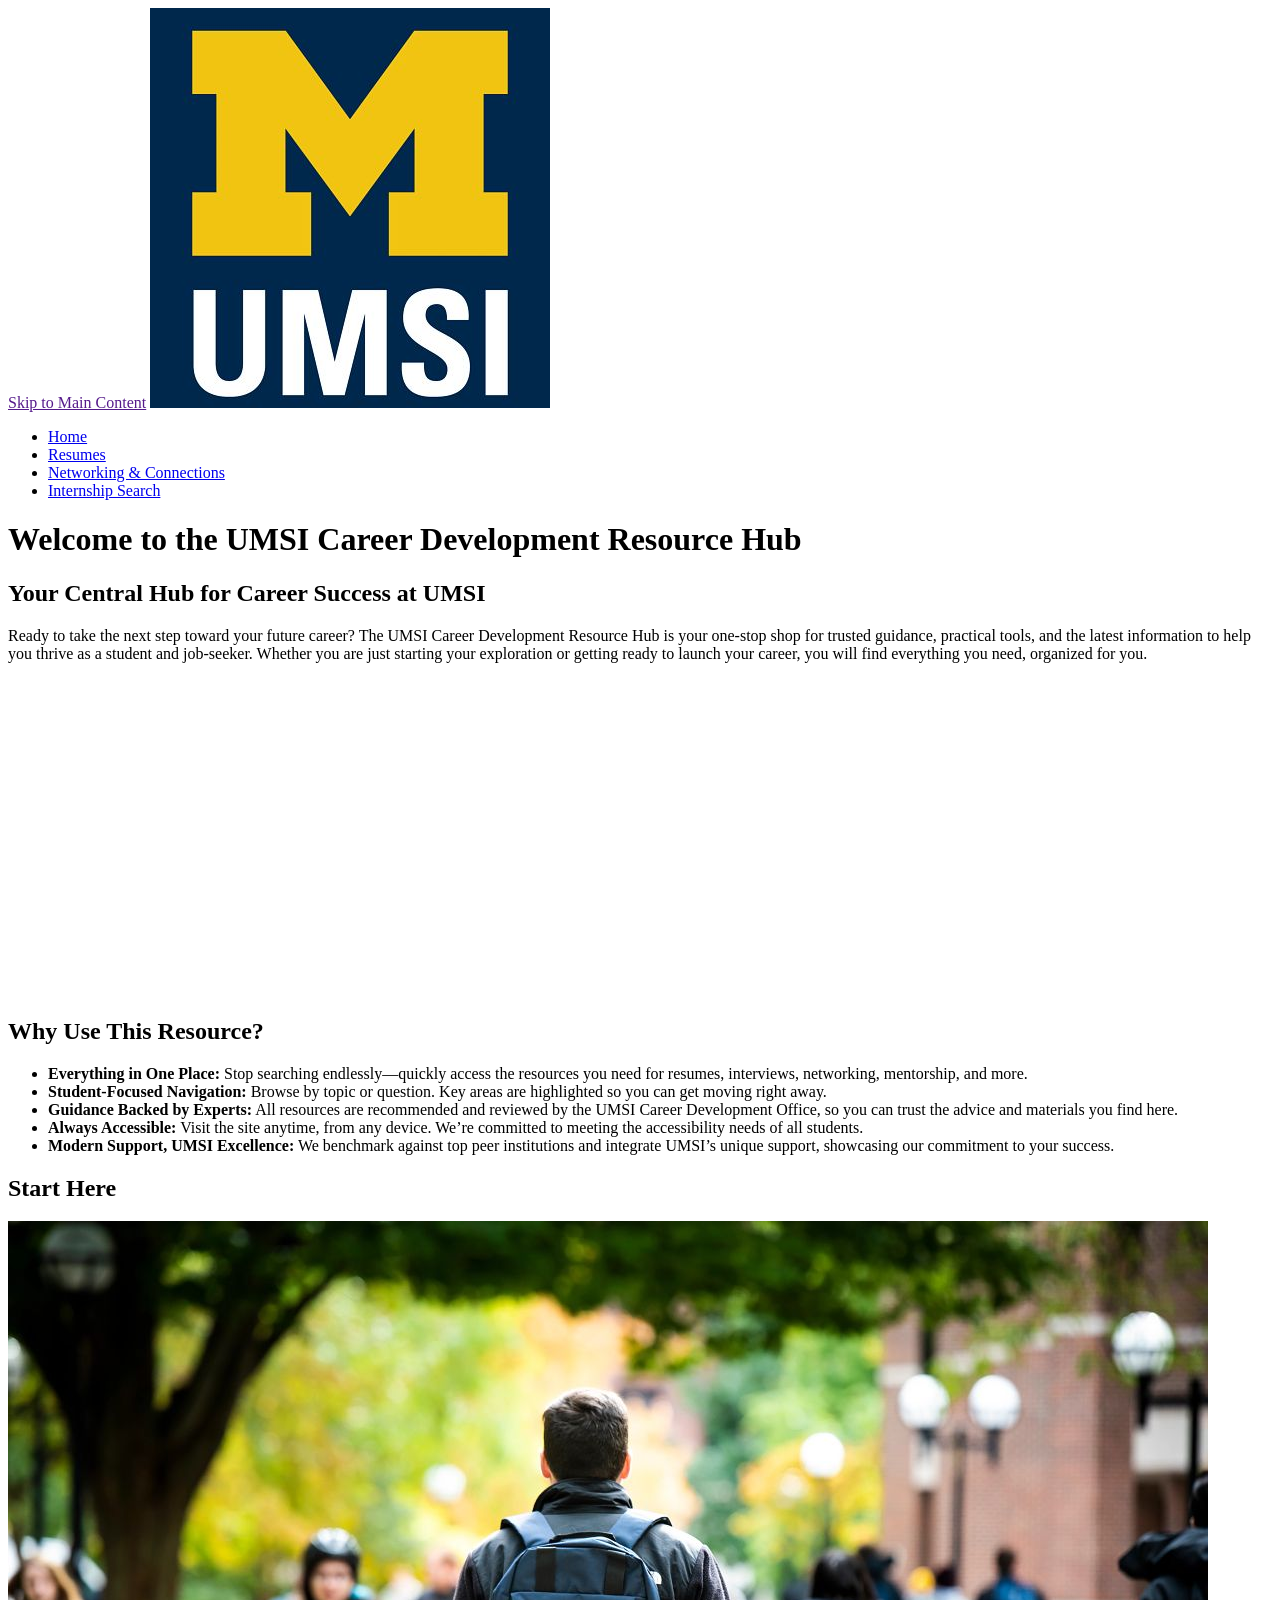
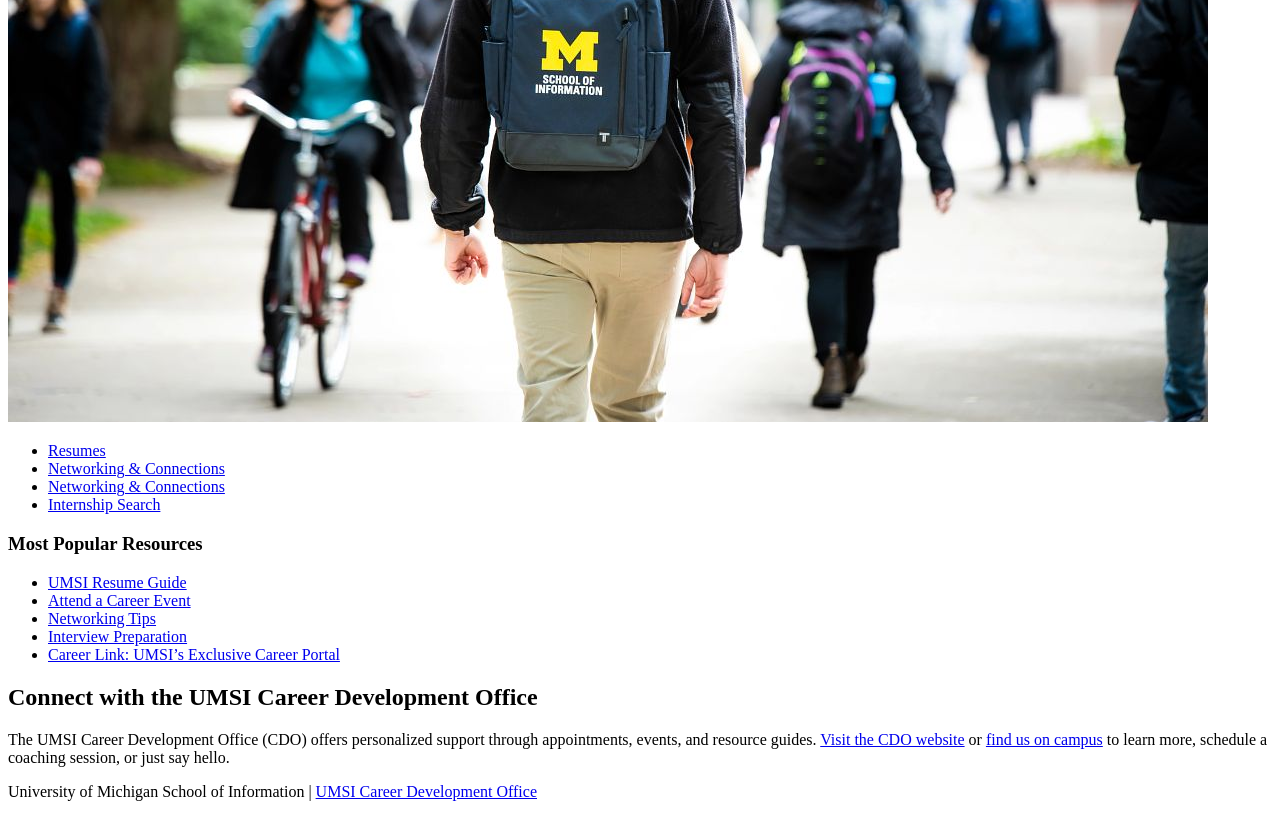
==== index.html @ 81003845 "Add link to other pages to index.html, 'Start Here' list" ====
<!DOCTYPE html>
<html lang="en">

  <head>
    <meta charset="UTF-8">
    <meta name="viewport" content="width=device-width, initial-scale=1.0">
    <title>MSI Career Development Resource Hub</title>
  </head>

  <body>

    <header>
      <a href>Skip to Main Content</a>
      <img src="images/UMSI_signature_vertical_informal_solidblue.jpg"
        alt="UMSI Logo">
      <nav>
        <ul>
          <li><a href="index.html">Home</a></li>
          <li><a href="resume.html">Resumes</a></li>
          <li><a href="networking.html">Networking & Connections</a></li>
          <li><a href="internship.html">Internship Search</a></li>
        </ul>
      </nav>
      <h1>Welcome to the UMSI Career Development Resource Hub</h1>

    </header>
    <main>
      <section>
        <h2>Your Central Hub for Career Success at UMSI</h2>
        <p>
          Ready to take the next step toward your future career? The UMSI Career
          Development Resource Hub is your one-stop
          shop for trusted guidance, practical tools, and the latest information
          to help you thrive as a student and
          job-seeker. Whether you are just starting your exploration or getting
          ready to launch your career, you will find
          everything you need, organized for you.
        </p>
        <iframe width="560" height="315"
          src="https://www.youtube.com/embed/GSjGeDYJ5Nk?si=qhxJPRTIT___x8hG"
          title="YouTube video player" frameborder="0"
          allow="accelerometer; autoplay; clipboard-write; encrypted-media; gyroscope; picture-in-picture; web-share"
          referrerpolicy="strict-origin-when-cross-origin"
          allowfullscreen></iframe>
      </section>

      <section>
        <h2>Why Use This Resource?</h2>

        <ul>
          <li><strong>Everything in One Place:</strong> Stop searching
            endlessly—quickly access the resources you need for
            resumes, interviews, networking, mentorship, and more.</li>
          <li><strong>Student-Focused Navigation:</strong> Browse by topic or
            question. Key areas are highlighted so you
            can get moving right away.</li>
          <li><strong>Guidance Backed by Experts:</strong> All resources are
            recommended and reviewed by the UMSI Career
            Development Office, so you can trust the advice and materials you
            find here.</li>
          <li><strong>Always Accessible:</strong> Visit the site anytime, from
            any device. We’re committed to meeting the
            accessibility needs of all students.</li>
          <li><strong>Modern Support, UMSI Excellence:</strong> We benchmark
            against top peer institutions and integrate
            UMSI’s unique support, showcasing our commitment to your
            success.</li>
        </ul>
      </section>
      <section>
        <h2>Start Here</h2>
        <div>
          <img src="images/UMSI_CampusFall_UMSIBackpack_02.jpg"
            alt="A student wears a UMSI backpack in fall on the drag.">
          <ul>
            <li><a href="resume.html">Resumes</a></li>
            <li><a href="networking.html">Networking & Connections</a></li>
            <li><a href="networking.html">Networking & Connections</a></li>
            <li><a href="internship.html">Internship Search</a></li>
          </ul>

        </div>
        <div>
          <h3>Most Popular Resources</h3>
          <ul>
            <li><a
                href="https://docs.google.com/document/d/1_1GfDJyVGIgE82MZjVhuWT_aB_2Hcj1NN62FUCXoR_o/edit?tab=t.0"
                target="_blank">UMSI Resume Guide</a></li>
            <li><a
                href="https://umich.instructure.com/courses/137916/pages/attend-an-event"
                target="_blank">Attend a
                Career Event</a></li>
            <li><a
                href="https://docs.google.com/document/d/18HMt79BU8ovGf9z7_P7No5tuwUS6qHNW5u0sgrepLtE/edit?tab=t.0"
                target="_blank">Networking Tips</a></li>
            <li><a
                href="https://docs.google.com/presentation/d/15n-XqsFEntdbkZz89K-ohf7Or1NnCt5CQNDG-6fh2a0/edit?usp=sharing"
                target="_blank">Interview Preparation</a></li>
            <li><a href="https://si-umich.12twenty.com/Login"
                target="_blank">Career Link: UMSI’s Exclusive Career
                Portal</a></li>
          </ul>
        </div>
      </section>
      <section>
        <h2>Connect with the UMSI Career Development Office</h2>
        <p>
          The UMSI Career Development Office (CDO) offers personalized support
          through appointments, events, and resource
          guides. <a href="https://umich.instructure.com/courses/137916"
            target="_blank">Visit the CDO website</a> or <a
            href="https://www.si.umich.edu/about-umsi/getting-umsi"
            target="_blank">find us on campus</a> to learn more,
          schedule a coaching session, or just say hello.
        </p>
      </section>

      <!-- Content taken & modified from UMGPT with the prompt, "Write me a webpage of intro content to help meet the following requirements - this is for the home page": and then pasted in the client objectives & project requirements"
        UMGPT. (2025). UMGPT ( GPT-4.1 August 25th version) [Large language model]. -->
    </main>
    <footer>
      <p>University of Michigan School of Information | <a
          href="https://umich.instructure.com/courses/137916">UMSI Career
          Development Office </a></p>
    </footer>
  </body>

</html>
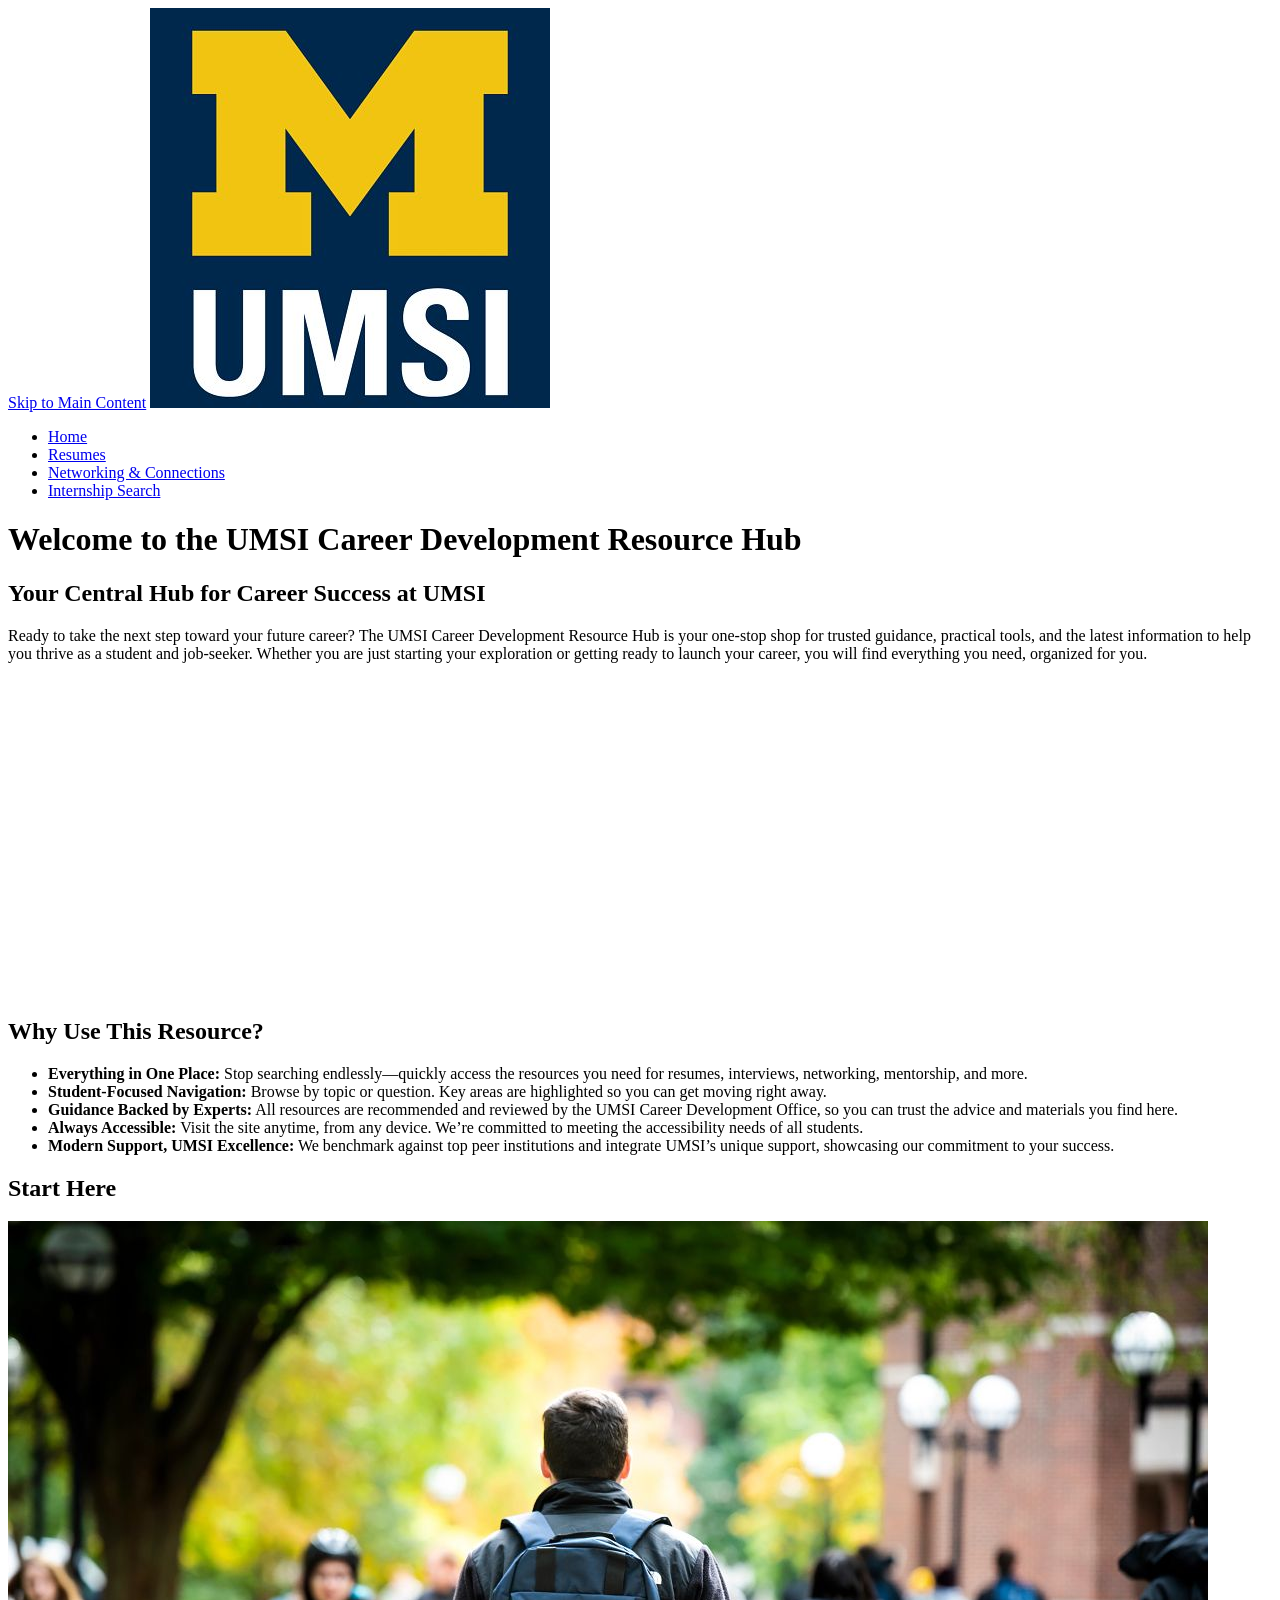
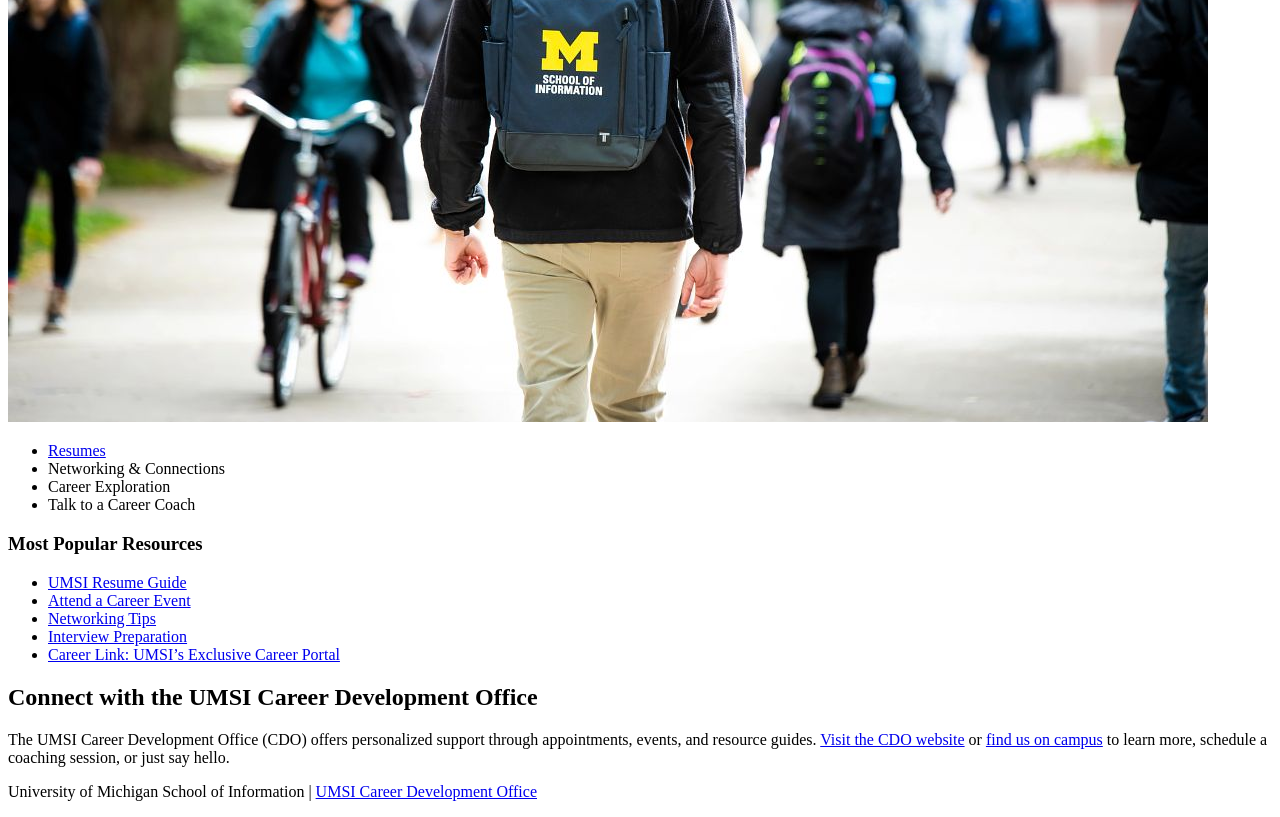
==== commit 6c2d1250: "Merge pull request #4 from thomas-XZ/accessibility Fix accessibility settings" ====
--- a/index.html
+++ b/index.html
@@ -10,7 +10,7 @@
   <body>
 
     <header>
-      <a href>Skip to Main Content</a>
+      <a href="#main-content">Skip to Main Content</a>
       <img src="images/UMSI_signature_vertical_informal_solidblue.jpg"
         alt="UMSI Logo">
       <nav>
@@ -24,7 +24,7 @@
       <h1>Welcome to the UMSI Career Development Resource Hub</h1>
 
     </header>
-    <main>
+    <main id="main-content">
       <section>
         <h2>Your Central Hub for Career Success at UMSI</h2>
         <p>
@@ -74,9 +74,9 @@
             alt="A student wears a UMSI backpack in fall on the drag.">
           <ul>
             <li><a href="resume.html">Resumes</a></li>
-            <li><a href="networking.html">Networking & Connections</a></li>
-            <li><a href="networking.html">Networking & Connections</a></li>
-            <li><a href="internship.html">Internship Search</a></li>
+            <li><a>Networking & Connections</a></li>
+            <li><a>Career Exploration</a></li>
+            <li><a>Talk to a Career Coach</a></li>
           </ul>
 
         </div>
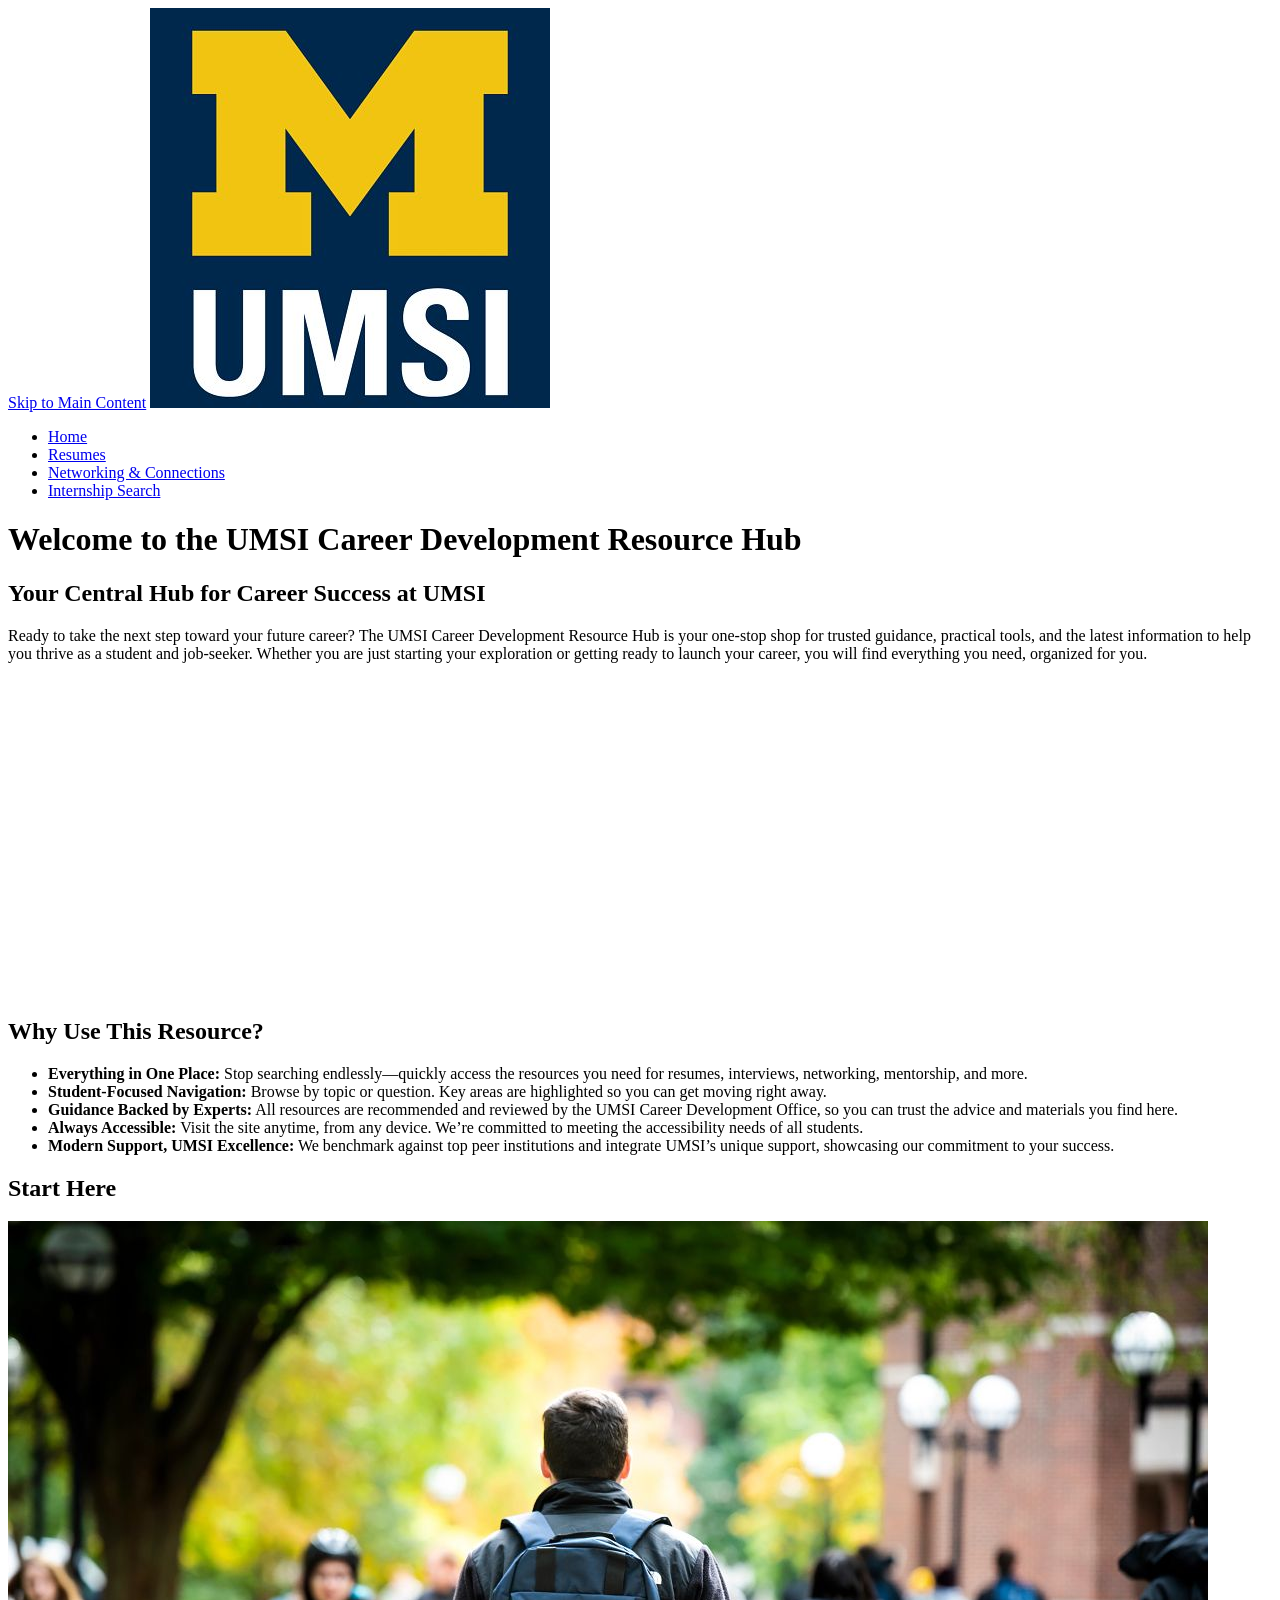
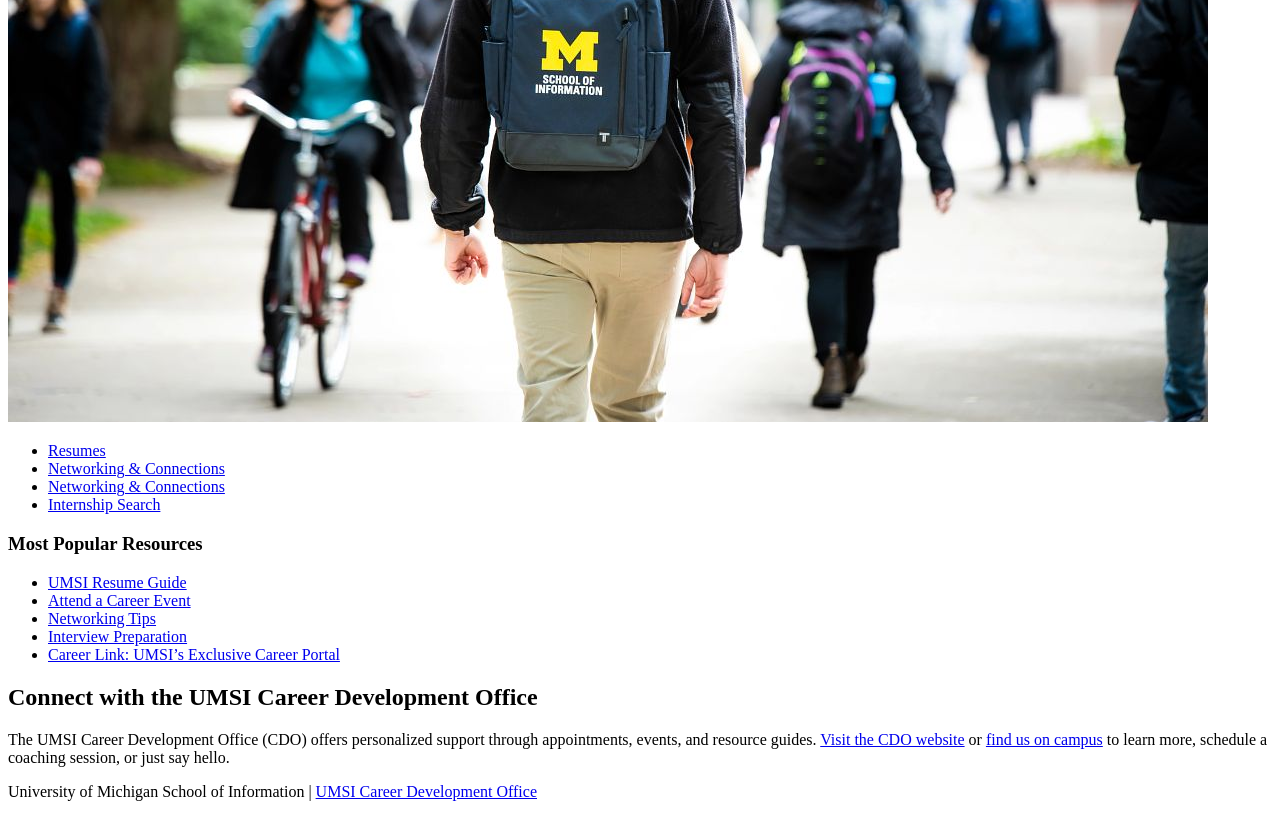
==== commit cc3234c2: "Merge pull request #5 from thomas-XZ/add_content Add link to other pages to index.html, 'Start Here'" ====
--- a/index.html
+++ b/index.html
@@ -74,9 +74,9 @@
             alt="A student wears a UMSI backpack in fall on the drag.">
           <ul>
             <li><a href="resume.html">Resumes</a></li>
-            <li><a>Networking & Connections</a></li>
-            <li><a>Career Exploration</a></li>
-            <li><a>Talk to a Career Coach</a></li>
+            <li><a href="networking.html">Networking & Connections</a></li>
+            <li><a href="networking.html">Networking & Connections</a></li>
+            <li><a href="internship.html">Internship Search</a></li>
           </ul>
 
         </div>
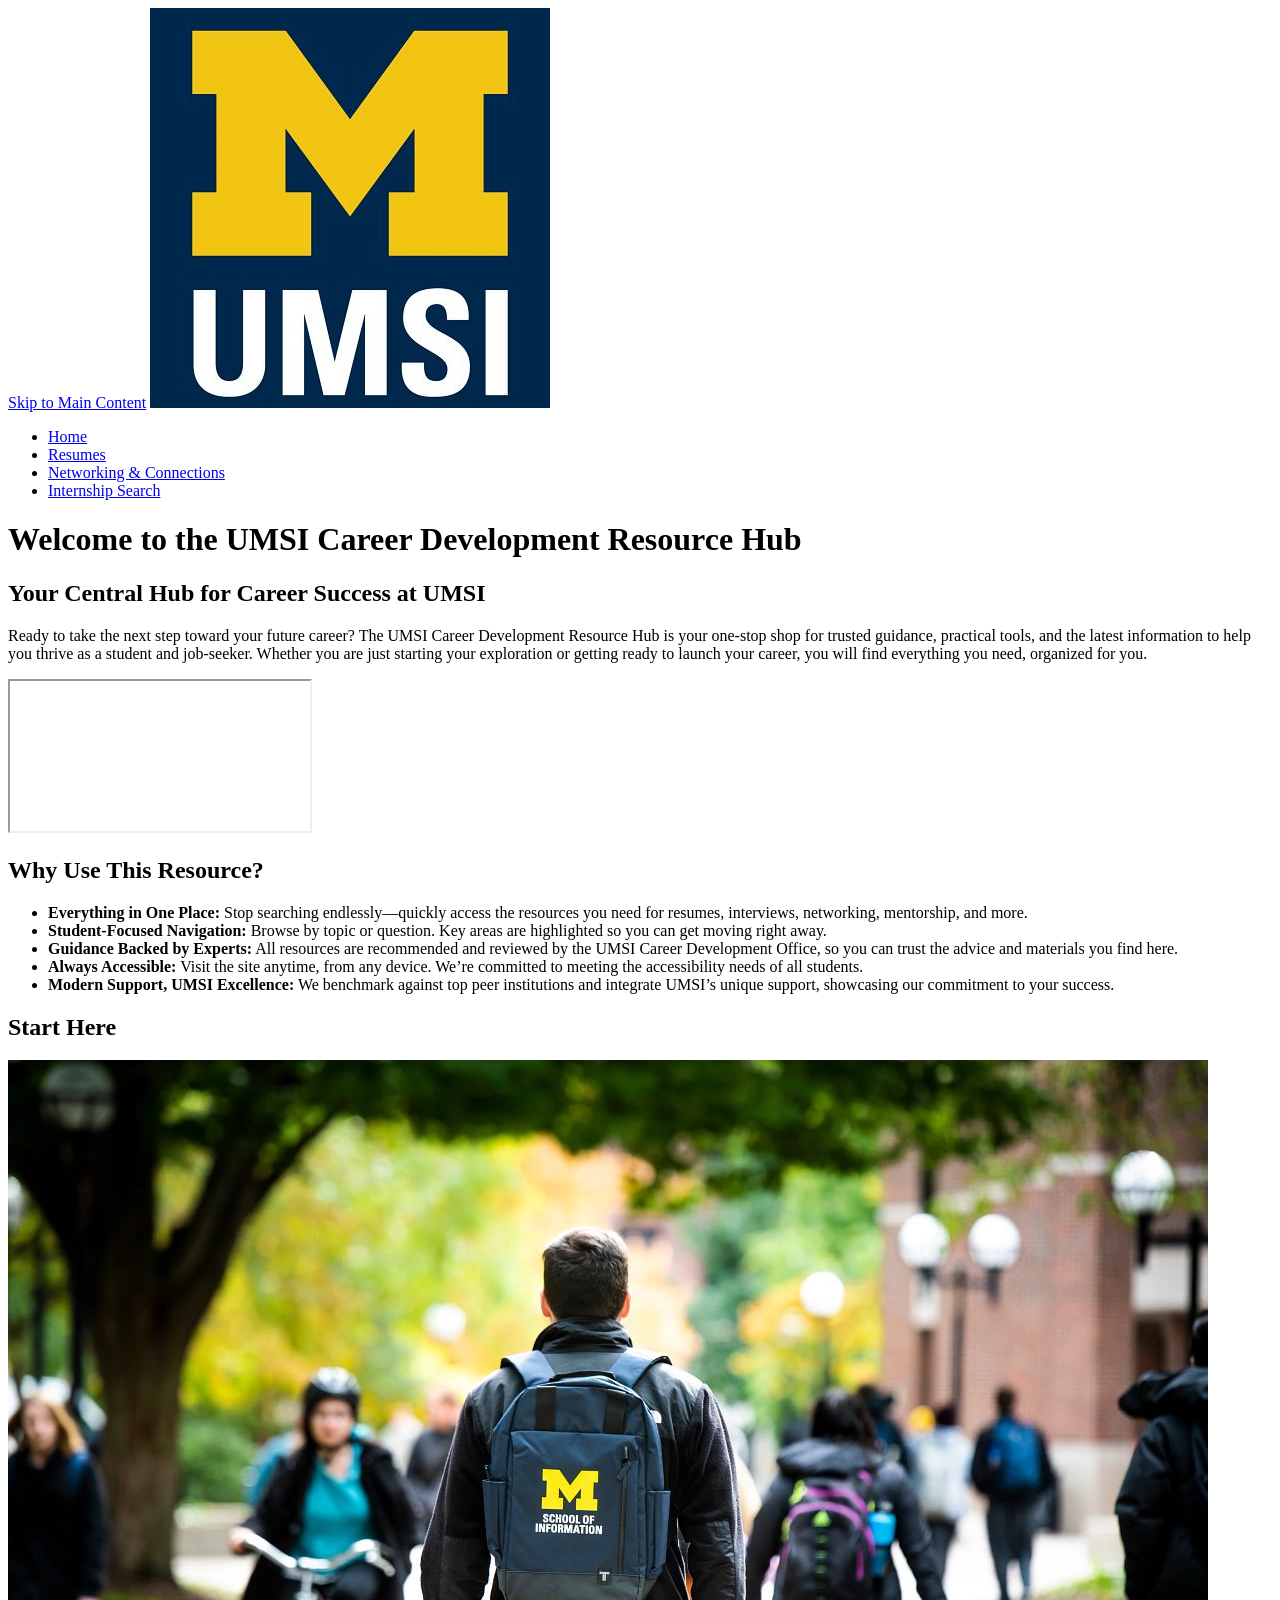
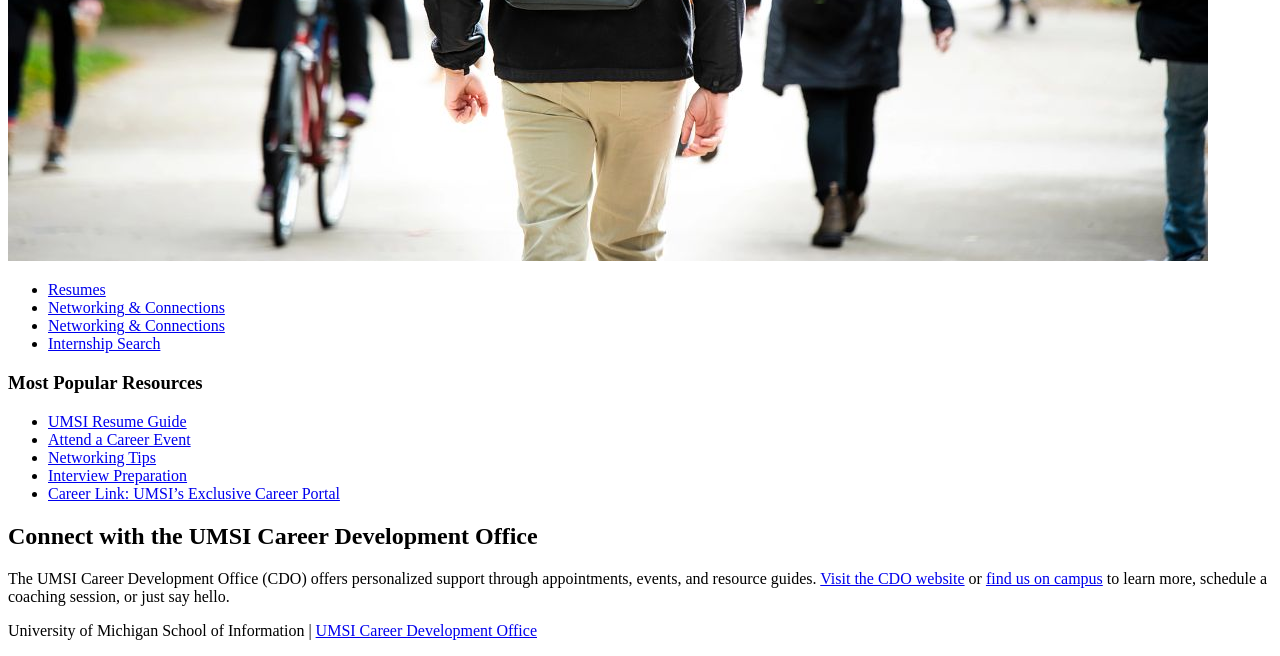
==== commit a33d278b: "Do not specify iframe appearance to leave the task to CSS" ====
--- a/index.html
+++ b/index.html
@@ -36,9 +36,9 @@
           ready to launch your career, you will find
           everything you need, organized for you.
         </p>
-        <iframe width="560" height="315"
+        <iframe
           src="https://www.youtube.com/embed/GSjGeDYJ5Nk?si=qhxJPRTIT___x8hG"
-          title="YouTube video player" frameborder="0"
+          title="YouTube video player"
           allow="accelerometer; autoplay; clipboard-write; encrypted-media; gyroscope; picture-in-picture; web-share"
           referrerpolicy="strict-origin-when-cross-origin"
           allowfullscreen></iframe>
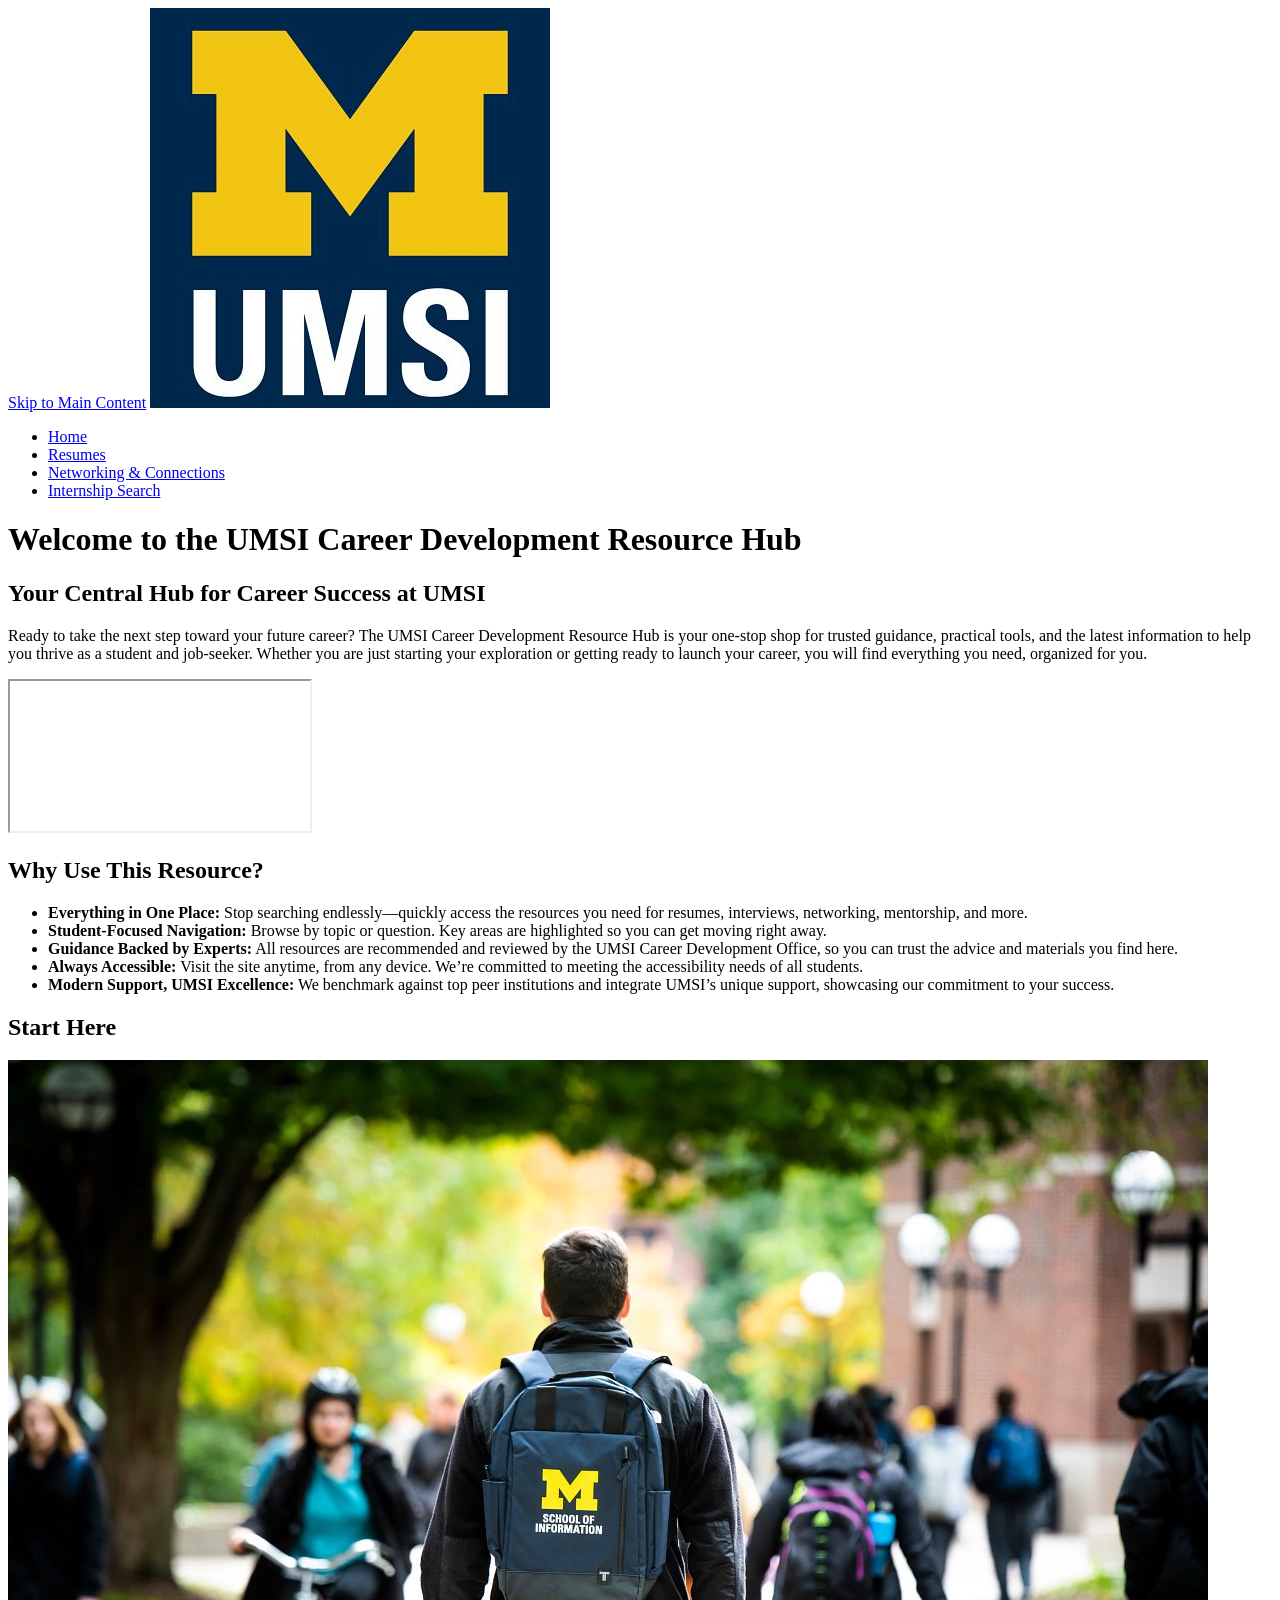
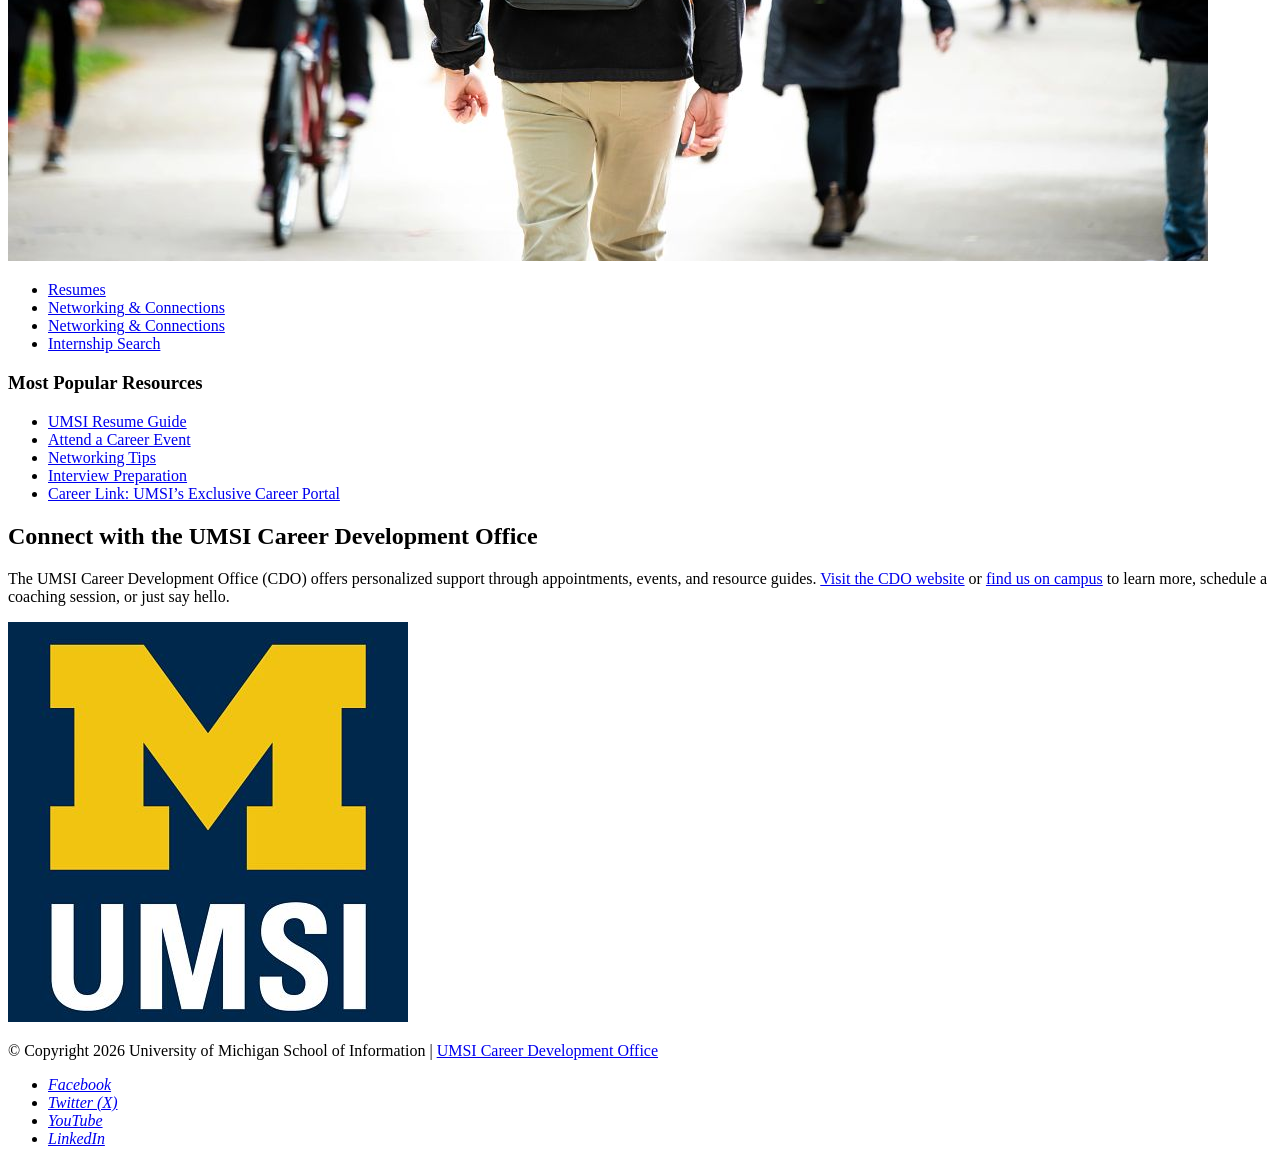
==== commit 5fd76c50: "Add footer contents: logo, copyright, link" ====
--- a/index.html
+++ b/index.html
@@ -119,9 +119,22 @@
         UMGPT. (2025). UMGPT ( GPT-4.1 August 25th version) [Large language model]. -->
     </main>
     <footer>
-      <p>University of Michigan School of Information | <a
+      <img src="images/UMSI_signature_vertical_informal_solidblue.jpg"
+        alt="UMSI logo">
+      <p>
+        © Copyright 2026 University of Michigan School of Information | <a
           href="https://umich.instructure.com/courses/137916">UMSI Career
           Development Office </a></p>
+      <nav>
+        <ul>
+          <li><a href="https://www.facebook.com/uomsi/"><i>Facebook</i></a></li>
+          <li><a href="https://x.com/umsi"><i>Twitter (X)</i></a></li>
+          <li><a
+              href="https://www.youtube.com/user/schoolofinformation"><i>YouTube</i></a></li>
+          <li><a
+              href="https://www.linkedin.com/school/university-of-michigan---school-of-information/"><i>LinkedIn</i></a></li>
+        </ul>
+      </nav>
     </footer>
   </body>
 
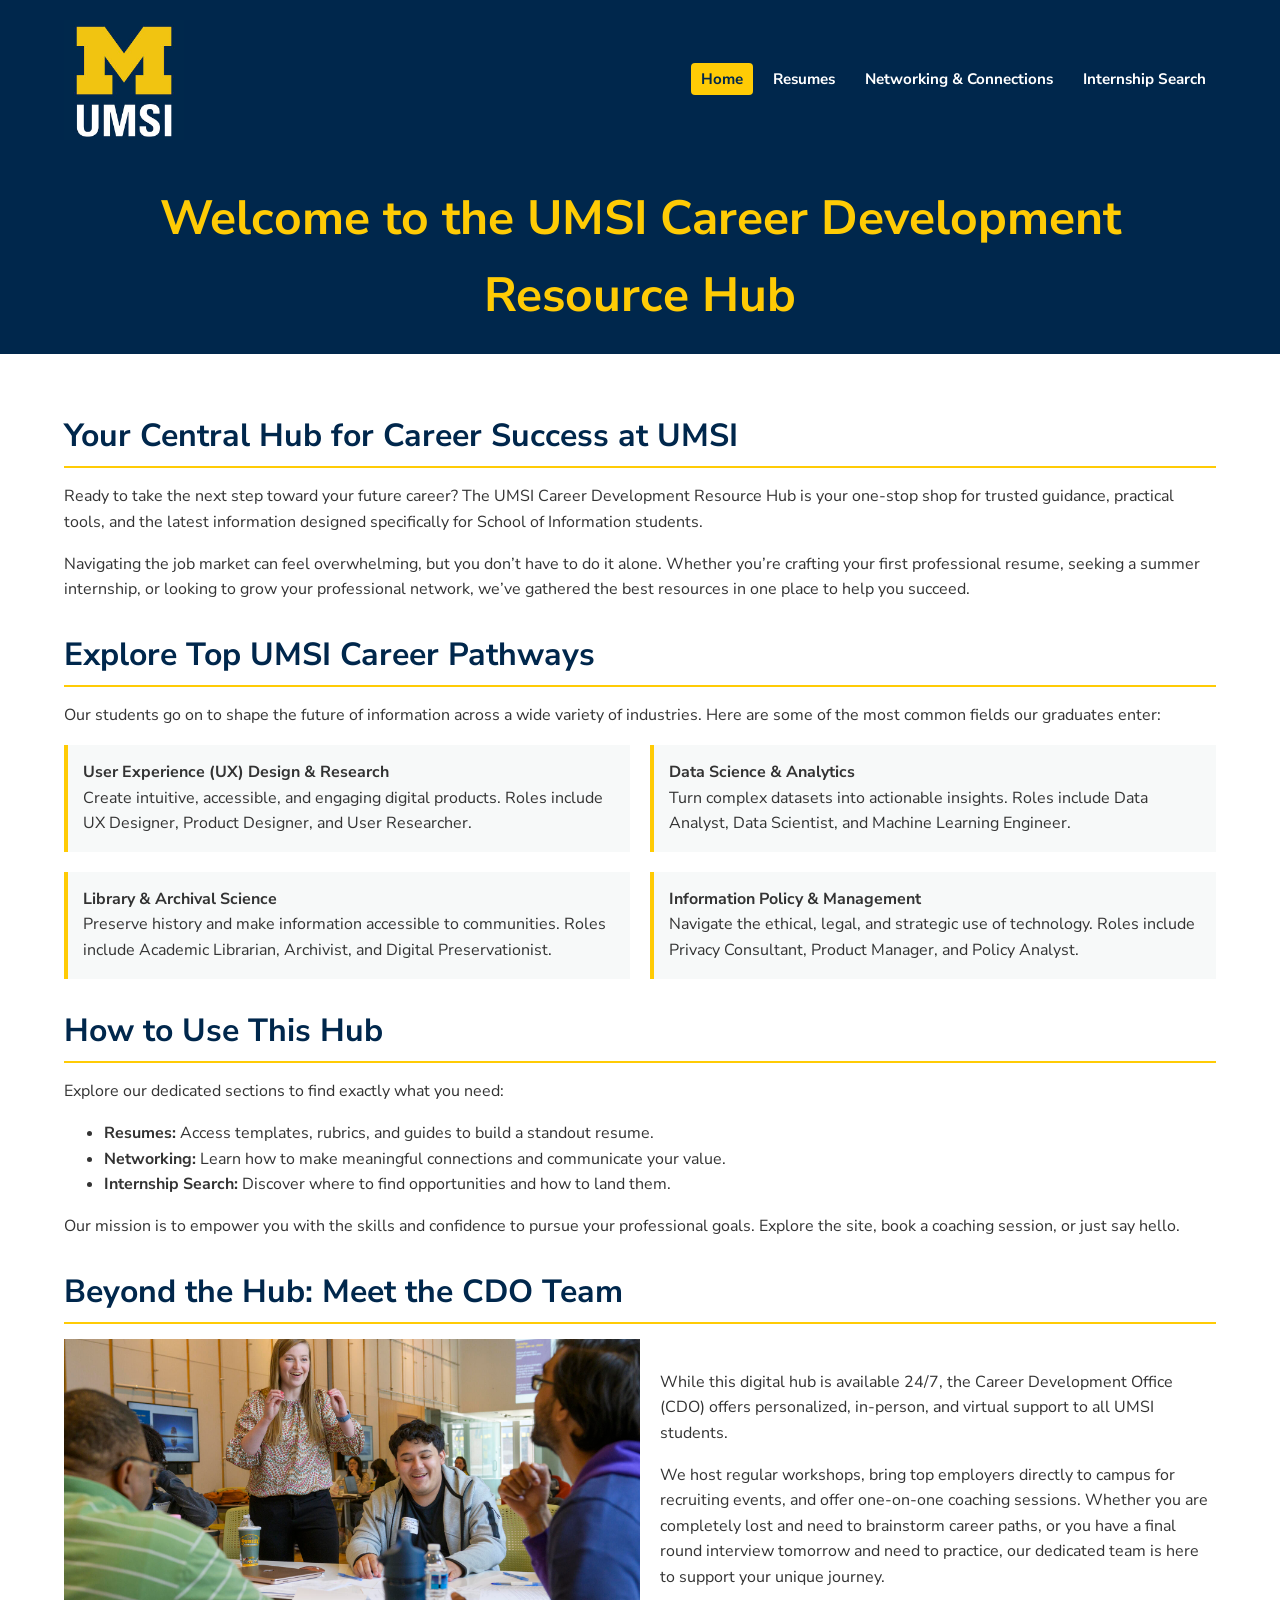
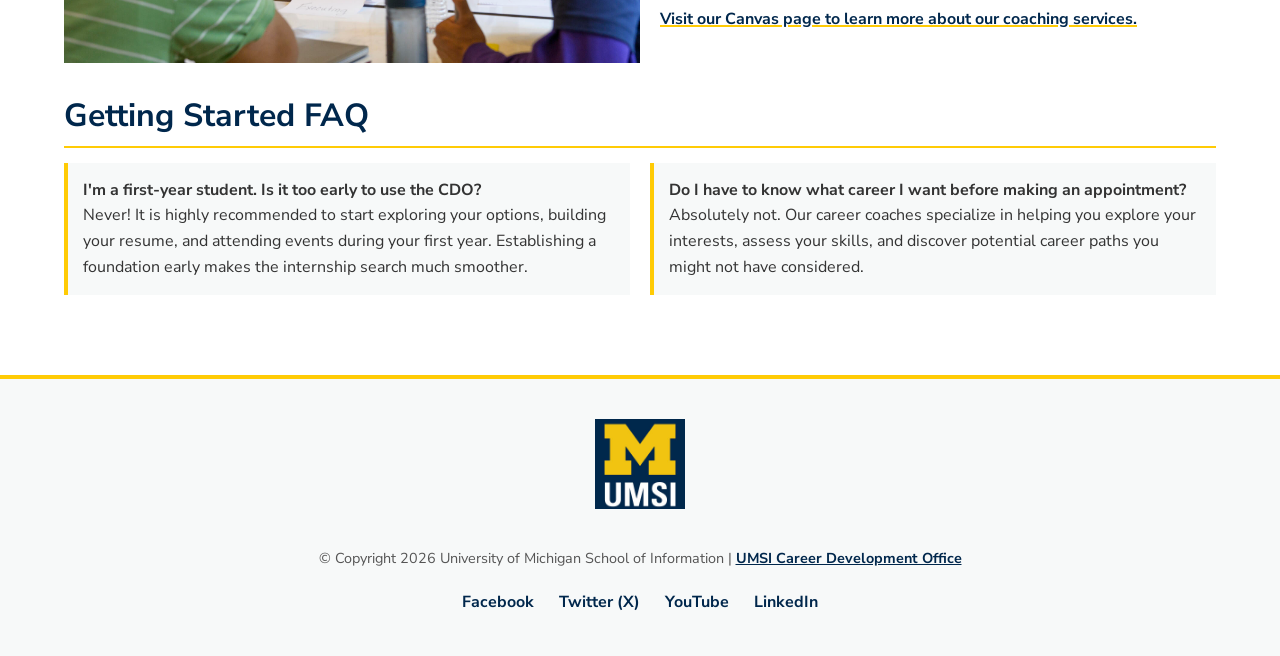
==== commit e34edb76: "Add files" ====
--- a/index.html
+++ b/index.html
@@ -1,141 +1,184 @@
-<!DOCTYPE html>
-<html lang="en">
-
-  <head>
-    <meta charset="UTF-8">
-    <meta name="viewport" content="width=device-width, initial-scale=1.0">
-    <title>MSI Career Development Resource Hub</title>
-  </head>
-
-  <body>
-
-    <header>
-      <a href="#main-content">Skip to Main Content</a>
-      <img src="images/UMSI_signature_vertical_informal_solidblue.jpg"
-        alt="UMSI Logo">
-      <nav>
-        <ul>
-          <li><a href="index.html">Home</a></li>
-          <li><a href="resume.html">Resumes</a></li>
-          <li><a href="networking.html">Networking & Connections</a></li>
-          <li><a href="internship.html">Internship Search</a></li>
-        </ul>
-      </nav>
-      <h1>Welcome to the UMSI Career Development Resource Hub</h1>
-
-    </header>
-    <main id="main-content">
-      <section>
-        <h2>Your Central Hub for Career Success at UMSI</h2>
-        <p>
-          Ready to take the next step toward your future career? The UMSI Career
-          Development Resource Hub is your one-stop
-          shop for trusted guidance, practical tools, and the latest information
-          to help you thrive as a student and
-          job-seeker. Whether you are just starting your exploration or getting
-          ready to launch your career, you will find
-          everything you need, organized for you.
-        </p>
-        <iframe
-          src="https://www.youtube.com/embed/GSjGeDYJ5Nk?si=qhxJPRTIT___x8hG"
-          title="YouTube video player"
-          allow="accelerometer; autoplay; clipboard-write; encrypted-media; gyroscope; picture-in-picture; web-share"
-          referrerpolicy="strict-origin-when-cross-origin"
-          allowfullscreen></iframe>
-      </section>
-
-      <section>
-        <h2>Why Use This Resource?</h2>
-
-        <ul>
-          <li><strong>Everything in One Place:</strong> Stop searching
-            endlessly—quickly access the resources you need for
-            resumes, interviews, networking, mentorship, and more.</li>
-          <li><strong>Student-Focused Navigation:</strong> Browse by topic or
-            question. Key areas are highlighted so you
-            can get moving right away.</li>
-          <li><strong>Guidance Backed by Experts:</strong> All resources are
-            recommended and reviewed by the UMSI Career
-            Development Office, so you can trust the advice and materials you
-            find here.</li>
-          <li><strong>Always Accessible:</strong> Visit the site anytime, from
-            any device. We’re committed to meeting the
-            accessibility needs of all students.</li>
-          <li><strong>Modern Support, UMSI Excellence:</strong> We benchmark
-            against top peer institutions and integrate
-            UMSI’s unique support, showcasing our commitment to your
-            success.</li>
-        </ul>
-      </section>
-      <section>
-        <h2>Start Here</h2>
-        <div>
-          <img src="images/UMSI_CampusFall_UMSIBackpack_02.jpg"
-            alt="A student wears a UMSI backpack in fall on the drag.">
-          <ul>
-            <li><a href="resume.html">Resumes</a></li>
-            <li><a href="networking.html">Networking & Connections</a></li>
-            <li><a href="networking.html">Networking & Connections</a></li>
-            <li><a href="internship.html">Internship Search</a></li>
-          </ul>
-
-        </div>
-        <div>
-          <h3>Most Popular Resources</h3>
-          <ul>
-            <li><a
-                href="https://docs.google.com/document/d/1_1GfDJyVGIgE82MZjVhuWT_aB_2Hcj1NN62FUCXoR_o/edit?tab=t.0"
-                target="_blank">UMSI Resume Guide</a></li>
-            <li><a
-                href="https://umich.instructure.com/courses/137916/pages/attend-an-event"
-                target="_blank">Attend a
-                Career Event</a></li>
-            <li><a
-                href="https://docs.google.com/document/d/18HMt79BU8ovGf9z7_P7No5tuwUS6qHNW5u0sgrepLtE/edit?tab=t.0"
-                target="_blank">Networking Tips</a></li>
-            <li><a
-                href="https://docs.google.com/presentation/d/15n-XqsFEntdbkZz89K-ohf7Or1NnCt5CQNDG-6fh2a0/edit?usp=sharing"
-                target="_blank">Interview Preparation</a></li>
-            <li><a href="https://si-umich.12twenty.com/Login"
-                target="_blank">Career Link: UMSI’s Exclusive Career
-                Portal</a></li>
-          </ul>
-        </div>
-      </section>
-      <section>
-        <h2>Connect with the UMSI Career Development Office</h2>
-        <p>
-          The UMSI Career Development Office (CDO) offers personalized support
-          through appointments, events, and resource
-          guides. <a href="https://umich.instructure.com/courses/137916"
-            target="_blank">Visit the CDO website</a> or <a
-            href="https://www.si.umich.edu/about-umsi/getting-umsi"
-            target="_blank">find us on campus</a> to learn more,
-          schedule a coaching session, or just say hello.
-        </p>
-      </section>
-
-      <!-- Content taken & modified from UMGPT with the prompt, "Write me a webpage of intro content to help meet the following requirements - this is for the home page": and then pasted in the client objectives & project requirements"
-        UMGPT. (2025). UMGPT ( GPT-4.1 August 25th version) [Large language model]. -->
-    </main>
-    <footer>
-      <img src="images/UMSI_signature_vertical_informal_solidblue.jpg"
-        alt="UMSI logo">
-      <p>
-        © Copyright 2026 University of Michigan School of Information | <a
-          href="https://umich.instructure.com/courses/137916">UMSI Career
-          Development Office </a></p>
-      <nav>
-        <ul>
-          <li><a href="https://www.facebook.com/uomsi/"><i>Facebook</i></a></li>
-          <li><a href="https://x.com/umsi"><i>Twitter (X)</i></a></li>
-          <li><a
-              href="https://www.youtube.com/user/schoolofinformation"><i>YouTube</i></a></li>
-          <li><a
-              href="https://www.linkedin.com/school/university-of-michigan---school-of-information/"><i>LinkedIn</i></a></li>
-        </ul>
-      </nav>
-    </footer>
-  </body>
-
-</html>+<!DOCTYPE html>
+<html lang="en">
+    <head>
+        <meta charset="UTF-8">
+        <meta name="viewport" content="width=device-width, initial-scale=1.0">
+        <link rel="stylesheet" href="css/html5reset.css" />
+        <link rel="stylesheet" href="css/style.css" />
+        <link rel="icon" type="image/jpg"
+            href="images/UMSI_signature_vertical_informal_solidblue.jpg" />
+        <title>MSI Career Development Resource Hub</title>
+    </head>
+    <body class="page-home">
+        <header class="site-header">
+            <a href="#main-content" class="skip-link">Skip to Main Content</a>
+            <img src="images/UMSI_signature_vertical_informal_solidblue.jpg"
+                alt="UMSI Logo" class="header-logo">
+            <nav class="main-nav">
+                <ul class="nav-list">
+                    <li><a href="index.html"
+                            class="nav-link active">Home</a></li>
+                    <li><a href="resume.html" class="nav-link">Resumes</a></li>
+                    <li><a href="networking.html" class="nav-link">Networking &
+                            Connections</a></li>
+                    <li><a href="internship.html"
+                            class="nav-link">Internship Search</a></li>
+                </ul>
+            </nav>
+            <h1 class="page-title">Welcome to the UMSI Career Development
+                Resource Hub</h1>
+        </header>
+        <main id="main-content" class="main-content">
+
+            <section class="content-section">
+                <h2 class="section-title">Your Central Hub for Career Success at
+                    UMSI</h2>
+                <p>Ready to take the next step toward your future career? The
+                    UMSI Career Development Resource Hub is your one-stop shop
+                    for trusted guidance, practical tools, and the latest
+                    information designed specifically for School of Information
+                    students.</p>
+                <p>Navigating the job market can feel overwhelming, but you
+                    don’t have to do it alone. Whether you’re crafting your
+                    first professional resume, seeking a summer internship, or
+                    looking to grow your professional network, we’ve gathered
+                    the best resources in one place to help you succeed.</p>
+            </section>
+
+            <section class="content-section">
+                <h2 class="section-title">Explore Top UMSI Career Pathways</h2>
+                <p>Our students go on to shape the future of information across
+                    a wide variety of industries. Here are some of the most
+                    common fields our graduates enter:</p>
+                <ul class="resource-list">
+                    <li class="resource-item">
+                        <strong>User Experience (UX) Design &
+                            Research</strong><br>
+                        <span class="resource-desc">Create intuitive,
+                            accessible, and engaging digital products. Roles
+                            include UX Designer, Product Designer, and User
+                            Researcher.</span>
+                    </li>
+                    <li class="resource-item">
+                        <strong>Data Science & Analytics</strong><br>
+                        <span class="resource-desc">Turn complex datasets into
+                            actionable insights. Roles include Data Analyst,
+                            Data Scientist, and Machine Learning
+                            Engineer.</span>
+                    </li>
+                    <li class="resource-item">
+                        <strong>Library & Archival Science</strong><br>
+                        <span class="resource-desc">Preserve history and make
+                            information accessible to communities. Roles include
+                            Academic Librarian, Archivist, and Digital
+                            Preservationist.</span>
+                    </li>
+                    <li class="resource-item">
+                        <strong>Information Policy & Management</strong><br>
+                        <span class="resource-desc">Navigate the ethical, legal,
+                            and strategic use of technology. Roles include
+                            Privacy Consultant, Product Manager, and Policy
+                            Analyst.</span>
+                    </li>
+                </ul>
+            </section>
+
+            <section class="content-section">
+                <h2 class="section-title">How to Use This Hub</h2>
+                <p>Explore our dedicated sections to find exactly what you
+                    need:</p>
+                <ul class="steps-list">
+                    <li><strong>Resumes:</strong> Access templates, rubrics, and
+                        guides to build a standout resume.</li>
+                    <li><strong>Networking:</strong> Learn how to make
+                        meaningful connections and communicate your value.</li>
+                    <li><strong>Internship Search:</strong> Discover where to
+                        find opportunities and how to land them.</li>
+                </ul>
+                <p>Our mission is to empower you with the skills and confidence
+                    to pursue your professional goals. Explore the site, book a
+                    coaching session, or just say hello.</p>
+            </section>
+
+            <section class="content-section">
+                <h2 class="section-title">Beyond the Hub: Meet the CDO Team</h2>
+                <div class="split-content">
+                    <img src="images/UMSI_CDO.jpg"
+                        alt="A group of people talking at a UMSI career fair"
+                        class="feature-image">
+                    <div class="section-text">
+                        <p>While this digital hub is available 24/7, the Career
+                            Development Office (CDO) offers personalized,
+                            in-person, and virtual support to all UMSI
+                            students.</p>
+                        <p>We host regular workshops, bring top employers
+                            directly to campus for recruiting events, and offer
+                            one-on-one coaching sessions. Whether you are
+                            completely lost and need to brainstorm career paths,
+                            or you have a final round interview tomorrow and
+                            need to practice, our dedicated team is here to
+                            support your unique journey.</p>
+                        <p><a
+                                href="https://umich.instructure.com/courses/137916"
+                                class="text-link">Visit our Canvas page to learn
+                                more about our coaching services.</a></p>
+                    </div>
+                </div>
+            </section>
+
+            <section class="content-section">
+                <h2 class="section-title">Getting Started FAQ</h2>
+                <ul class="faq-list">
+                    <li class="faq-item">
+                        <strong class="faq-question">I'm a first-year student.
+                            Is it too early to use the CDO?</strong><br>
+                        <span class="faq-answer">Never! It is highly recommended
+                            to start exploring your options, building your
+                            resume, and attending events during your first year.
+                            Establishing a foundation early makes the internship
+                            search much smoother.</span>
+                    </li>
+                    <li class="faq-item">
+                        <strong class="faq-question">Do I have to know what
+                            career I want before making an
+                            appointment?</strong><br>
+                        <span class="faq-answer">Absolutely not. Our career
+                            coaches specialize in helping you explore your
+                            interests, assess your skills, and discover
+                            potential career paths you might not have
+                            considered.</span>
+                    </li>
+                </ul>
+            </section>
+
+        </main>
+        <footer class="site-footer">
+            <img src="images/UMSI_signature_vertical_informal_solidblue.jpg"
+                alt="UMSI logo" class="footer-logo">
+            <p class="copyright-text">
+                © Copyright <span id="current-year"></span> University of
+                Michigan School of Information |
+                <a href="https://umich.instructure.com/courses/137916"
+                    class="footer-link">UMSI Career Development Office</a>
+            </p>
+            <nav class="social-nav" title="social-media-links">
+                <ul class="social-list">
+                    <li><a href="https://www.facebook.com/uomsi/"
+                            class="social-link">Facebook</a></li>
+                    <li><a href="https://x.com/umsi" class="social-link">Twitter
+                            (X)</a></li>
+                    <li><a
+                            href="https://www.youtube.com/user/schoolofinformation"
+                            class="social-link">YouTube</a></li>
+                    <li><a
+                            href="https://www.linkedin.com/school/university-of-michigan---school-of-information/"
+                            class="social-link">LinkedIn</a></li>
+                </ul>
+            </nav>
+        </footer>
+    </body>
+</html>
+
+<script>
+    document.getElementById('current-year').textContent = new Date().getFullYear();
+</script>
--- a/css/style.css
+++ b/css/style.css
@@ -0,0 +1,283 @@
+@import url('https://fonts.googleapis.com/css2?family=IBM+Plex+Sans:wght@400;700&family=IBM+Plex+Serif:wght@400;700&family=Merriweather:ital,wght@0,400;0,700;1,400&family=Montserrat:wght@700&family=Nunito+Sans:wght@400;600;700&display=swap');
+
+/* Set the color patterns */
+:root {
+    --um-blue: #00274C;
+    --um-maize: #FFCB05;
+    --text-dark: #333333;
+    --bg-light: #F7F9F9;
+    --white: #FFFFFF;
+}
+
+body {
+    font-family: 'Nunito Sans', 'IBM Plex Sans', Arial, Helvetica, sans-serif;
+    color: var(--text-dark);
+    background-color: var(--white);
+    line-height: 1.6;
+    margin: 0;
+    padding: 0;
+}
+
+h1,
+h2,
+.page-title,
+.section-title,
+.nav-link,
+.footer-link {
+    font-family: 'Nunito Sans', 'IBM Plex Sans', Arial, Helvetica, sans-serif;
+    font-weight: 700;
+}
+
+.skip-link {
+    position: absolute;
+    top: -100px;
+    left: 0;
+    background: var(--um-maize);
+    color: var(--um-blue);
+    padding: 8px 16px;
+    z-index: 100;
+    transition: top 0.3s;
+}
+
+.skip-link:focus {
+    top: 0;
+}
+
+.site-header {
+    background-color: var(--um-blue);
+    color: var(--white);
+    padding: 15px;
+    display: flex;
+    flex-wrap: wrap;
+    justify-content: space-between;
+    align-items: center;
+    gap: 15px;
+}
+
+.header-logo {
+    flex: 0 0 auto;
+    max-width: 100px;
+    height: auto;
+}
+
+.main-nav {
+    flex: 1 1 auto;
+    display: flex;
+    justify-content: flex-end;
+}
+
+.nav-list {
+    list-style: none;
+    padding: 0;
+    margin: 0;
+    display: flex;
+    flex-direction: row;
+    flex-wrap: wrap;
+    justify-content: flex-end;
+    gap: 8px;
+}
+
+.nav-link {
+    color: var(--white);
+    text-decoration: none;
+    font-weight: bold;
+    padding: 6px 8px;
+    font-size: 0.85rem;
+    border-radius: 4px;
+    transition: background-color 0.3s, color 0.3s;
+}
+
+.nav-link:hover,
+.nav-link.active {
+    background-color: var(--um-maize);
+    color: var(--um-blue);
+}
+
+.page-title {
+    flex: 0 0 100%;
+    color: var(--um-maize);
+    font-size: 1.75rem;
+    text-align: center;
+    margin-top: 15px;
+    margin-bottom: 0;
+}
+
+.main-content {
+    padding: 15px;
+}
+
+.section-title {
+    color: var(--um-blue);
+    border-bottom: 2px solid var(--um-maize);
+    margin-bottom: 15px;
+    padding-bottom: 5px;
+    font-size: 1.5rem;
+}
+
+.main-content p a,
+.main-content li a:not(.resource-link) {
+    color: var(--um-blue);
+    text-decoration: underline;
+    text-decoration-color: var(--um-maize);
+    text-decoration-thickness: 2px;
+    font-weight: bold;
+    transition: background-color 0.2s;
+}
+
+.main-content p a:hover,
+.main-content li a:not(.resource-link):hover {
+    background-color: var(--um-maize);
+    text-decoration: none;
+}
+
+.split-content {
+    display: flex;
+    flex-direction: column;
+    gap: 20px;
+}
+
+.feature-image {
+    width: 100%;
+    height: auto;
+    display: block;
+    margin: 0 auto;
+}
+
+.video-container {
+    display: flex;
+    justify-content: center;
+    margin: 20px 0;
+}
+
+.video-container iframe {
+    max-width: 100%;
+}
+
+.resource-list,
+.faq-list {
+    display: grid;
+    grid-template-columns: 1fr;
+    gap: 15px;
+    list-style: none;
+    padding: 0;
+    margin: 0;
+}
+
+.resource-item,
+.faq-item {
+    background: var(--bg-light);
+    padding: 15px;
+    border-left: 4px solid var(--um-maize);
+}
+
+.site-footer {
+    background-color: var(--bg-light);
+    border-top: 4px solid var(--um-maize);
+    text-align: center;
+    padding: 20px 15px;
+    margin-top: 30px;
+}
+
+.footer-logo {
+    max-width: 90px;
+    margin-bottom: 15px;
+}
+
+.social-list {
+    list-style: none;
+    padding: 0;
+    display: flex;
+    flex-direction: row;
+    flex-wrap: wrap;
+    justify-content: center;
+    gap: 15px;
+    margin: 15px 0 0 0;
+}
+
+.social-link {
+    color: var(--um-blue);
+    text-decoration: none;
+    font-weight: bold;
+    font-size: 0.9rem;
+}
+
+@media screen and (min-width: 768px) {
+    .site-header {
+        padding: 20px 5%;
+    }
+
+    .header-logo {
+        max-width: 120px;
+    }
+
+    .nav-list {
+        gap: 10px;
+    }
+
+    .nav-link {
+        font-size: 0.95rem;
+        padding: 6px 10px;
+    }
+
+    .page-title {
+        font-size: 3rem;
+        margin-top: 25px;
+    }
+
+    .main-content {
+        padding: 30px 5%;
+        max-width: 1200px;
+        margin: 0 auto;
+    }
+
+    .section-title {
+        font-size: 2rem;
+    }
+
+    .split-content {
+        flex-direction: row;
+        align-items: center;
+    }
+
+    .feature-image {
+        flex: 1;
+        max-width: 50%;
+    }
+
+    .section-text {
+        flex: 1;
+    }
+
+    .video-container {
+        margin: 40px 0;
+    }
+
+    .resource-list,
+    .faq-list {
+        grid-template-columns: repeat(2, 1fr);
+        gap: 20px;
+    }
+
+    .site-footer {
+        padding: 40px 5%;
+        margin-top: 50px;
+    }
+
+    .social-list {
+        gap: 25px;
+    }
+
+    .social-link {
+        font-size: 1rem;
+    }
+}
+
+@media (prefers-reduced-motion: reduce) {
+
+    body *,
+    body *::before,
+    body *::after {
+        transition: none;
+        animation: none;
+    }
+}
